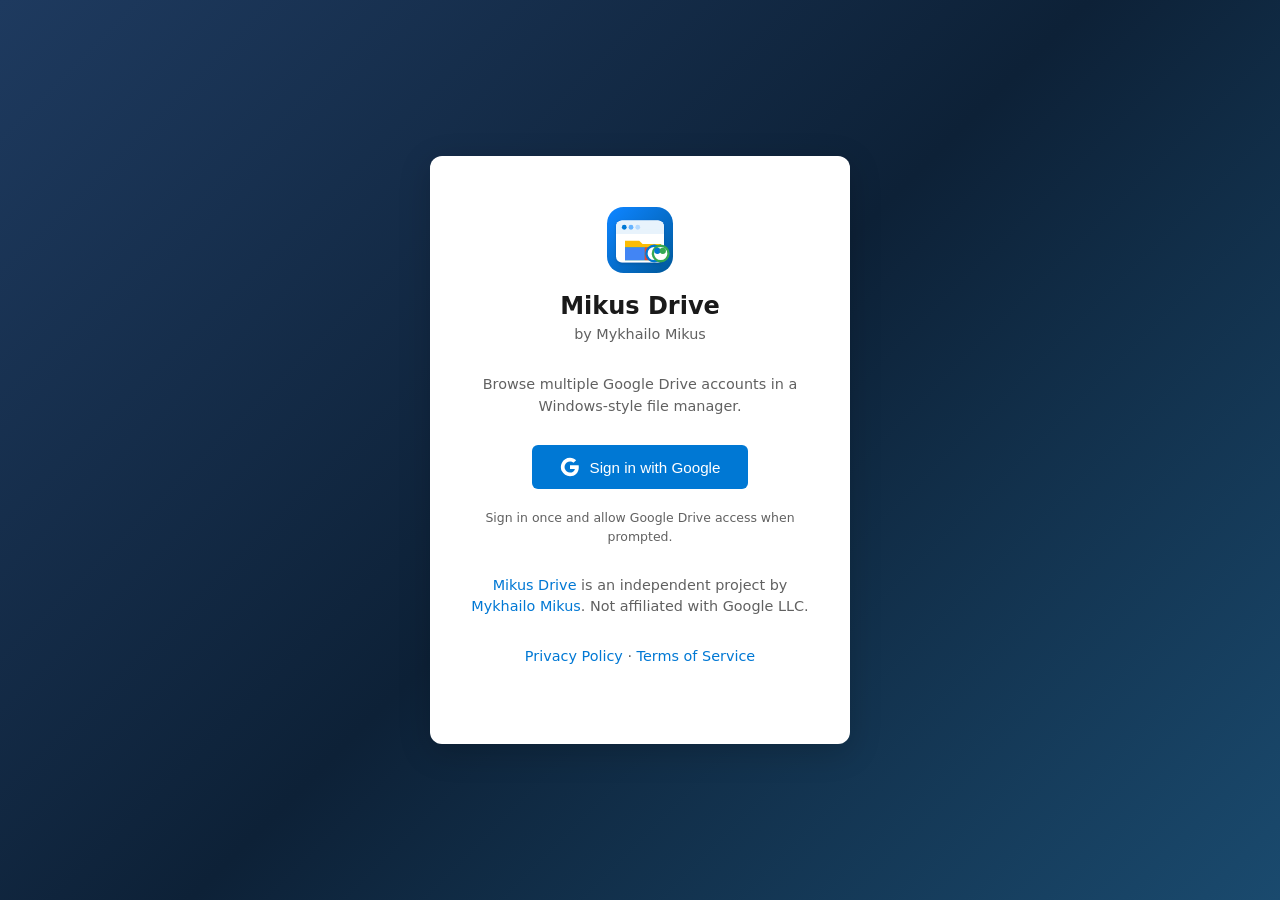
==== index.html @ 3f45f93a "new brand" ====
<!DOCTYPE html>
<html lang="en">
<head>
  <meta charset="UTF-8">
  <meta name="viewport" content="width=device-width, initial-scale=1.0, viewport-fit=cover">
  <meta name="theme-color" content="#0078d4">
  <meta name="mobile-web-app-capable" content="yes">
  <script src="js/site-config.js"></script>
  <title>Mikus Drive</title>
  <link rel="icon" href="assets/favicon-32.png" sizes="32x32" type="image/png">
  <link rel="icon" href="assets/favicon.svg" type="image/svg+xml">
  <link rel="apple-touch-icon" href="assets/logo-180.png">
  <link rel="manifest" href="manifest.webmanifest">
  <link rel="stylesheet" href="css/style.css">
</head>
<body>
  <!-- Login screen -->
  <div id="login-screen" class="login-screen">
    <div class="login-card">
      <div class="login-logo">
        <img src="assets/logo.svg" width="72" height="72" alt="Mikus Drive logo">
      </div>
      <h1>Mikus Drive</h1>
      <p class="login-brand">by Mykhailo Mikus</p>
      <p>Browse multiple Google Drive accounts in a Windows-style file manager.</p>
      <button id="btn-sign-in" class="btn-primary">
        <svg viewBox="0 0 24 24" width="20" height="20">
          <path fill="currentColor" d="M22.56 12.25c0-.78-.07-1.53-.2-2.25H12v4.26h5.92a5.06 5.06 0 0 1-2.2 3.32v2.77h3.57c2.08-1.92 3.28-4.74 3.28-8.1z"/>
          <path fill="currentColor" d="M12 23c2.97 0 5.46-.98 7.28-2.66l-3.57-2.77c-.98.66-2.23 1.06-3.71 1.06-2.86 0-5.29-1.93-6.16-4.53H2.18v2.84C3.99 20.53 7.7 23 12 23z"/>
          <path fill="currentColor" d="M5.84 14.09c-.22-.66-.35-1.36-.35-2.09s.13-1.43.35-2.09V7.07H2.18C1.43 8.55 1 10.22 1 12s.43 3.45 1.18 4.93l2.85-2.22.81-.62z"/>
          <path fill="currentColor" d="M12 5.38c1.62 0 3.06.56 4.21 1.64l3.15-3.15C17.45 2.09 14.97 1 12 1 7.7 1 3.99 3.47 2.18 7.07l3.66 2.84c.87-2.6 3.3-4.53 6.16-4.53z"/>
        </svg>
        Sign in with Google
      </button>
      <p id="login-error" class="login-error hidden"></p>
      <p class="login-hint">Sign in once and allow Google Drive access when prompted.</p>
      <p class="login-about">
        <a href="https://github.com/MishaMikusEleks/mikus-drive">Mikus Drive</a> is an independent project by
        <a href="https://github.com/MishaMikusEleks">Mykhailo Mikus</a>.
        Not affiliated with Google LLC.
      </p>
      <p class="login-footer">
        <a href="privacy.html">Privacy Policy</a>
        ·
        <a href="terms.html">Terms of Service</a>
      </p>
    </div>
  </div>

  <!-- Explorer window -->
  <div id="explorer" class="explorer hidden">
    <div class="window">
      <!-- Title bar -->
      <div class="title-bar">
        <div class="title-bar-left">
          <img src="assets/logo.svg" class="window-logo" width="18" height="18" alt="">
          <span class="window-title">Mikus Drive</span>
        </div>
        <div class="title-bar-controls">
          <button class="title-btn" aria-label="Minimize">─</button>
          <button class="title-btn" aria-label="Maximize">□</button>
          <button class="title-btn close" id="btn-sign-out" aria-label="Sign out all" title="Sign out all users">✕</button>
        </div>
      </div>

      <!-- Ribbon / toolbar -->
      <div class="ribbon">
        <div class="nav-buttons">
          <button id="btn-sidebar-toggle" class="tool-btn mobile-only" type="button" title="Show navigation" aria-label="Show navigation">
            <svg viewBox="0 0 24 24" width="16" height="16"><path fill="currentColor" d="M3 18h18v-2H3v2zm0-5h18v-2H3v2zm0-7v2h18V6H3z"/></svg>
          </button>
          <button id="btn-back" class="tool-btn" title="Back" disabled>
            <svg viewBox="0 0 24 24" width="16" height="16"><path fill="currentColor" d="M20 11H7.83l5.59-5.59L12 4l-8 8 8 8 1.41-1.41L7.83 13H20v-2z"/></svg>
          </button>
          <button id="btn-forward" class="tool-btn" title="Forward" disabled>
            <svg viewBox="0 0 24 24" width="16" height="16"><path fill="currentColor" d="M12 4l-1.41 1.41L16.17 11H4v2h12.17l-5.58 5.59L12 20l8-8z"/></svg>
          </button>
          <button id="btn-up" class="tool-btn" title="Up" disabled>
            <svg viewBox="0 0 24 24" width="16" height="16"><path fill="currentColor" d="M4 12l1.41 1.41L11 7.83V20h2V7.83l5.58 5.59L20 12l-8-8-8 8z"/></svg>
          </button>
          <button id="btn-refresh" class="tool-btn" title="Refresh">
            <svg viewBox="0 0 24 24" width="16" height="16"><path fill="currentColor" d="M17.65 6.35A7.958 7.958 0 0 0 12 4c-4.42 0-7.99 3.58-7.99 8s3.57 8 7.99 8c3.73 0 6.84-2.55 7.73-6h-2.08A5.99 5.99 0 0 1 12 18c-3.31 0-6-2.69-6-6s2.69-6 6-6c1.66 0 3.14.69 4.22 1.78L13 11h7V4l-2.35 2.35z"/></svg>
          </button>
        </div>
        <div class="address-bar">
          <span class="address-icon">📁</span>
          <div id="breadcrumbs" class="breadcrumbs"></div>
          <button id="btn-copy-url" class="address-copy-btn" type="button" title="Copy link to this location">🔗</button>
        </div>
        <div class="view-toggle">
          <button id="btn-view-grid" class="tool-btn active" title="Large icons">
            <svg viewBox="0 0 24 24" width="16" height="16"><path fill="currentColor" d="M4 4h4v4H4V4zm6 0h4v4h-4V4zm6 0h4v4h-4V4zM4 10h4v4H4v-4zm6 0h4v4h-4v-4zm6 0h4v4h-4v-4zM4 16h4v4H4v-4zm6 0h4v4h-4v-4zm6 0h4v4h-4v-4z"/></svg>
          </button>
          <button id="btn-view-list" class="tool-btn" title="Details">
            <svg viewBox="0 0 24 24" width="16" height="16"><path fill="currentColor" d="M3 13h2v-2H3v2zm0 4h2v-2H3v2zm0-8h2V7H3v2zm4 4h14v-2H7v2zm0 4h14v-2H7v2zM7 7v2h14V7H7z"/></svg>
          </button>
        </div>
      </div>

      <!-- Main content -->
      <div class="main-area">
        <div id="sidebar-overlay" class="sidebar-overlay hidden" aria-hidden="true"></div>
        <aside class="sidebar">
          <div class="sidebar-section sidebar-tree-section">
            <ul class="sidebar-tree">
              <li id="tree-root-node" class="tree-root-node">
                <div class="tree-row">
                  <button type="button" class="tree-toggle" data-tree-toggle="root" aria-expanded="true" aria-label="Collapse"><span class="tree-chevron" aria-hidden="true"></span></button>
                  <button id="nav-home" class="sidebar-item tree-root-item active" data-nav="home">
                    <span class="sidebar-icon">🏠</span> Mikus Drive
                  </button>
                </div>
                <ul id="sidebar-tree-users" class="tree-children tree-level-1"></ul>
                <button id="btn-add-user" class="sidebar-add-btn tree-add-btn">
                  <span class="sidebar-icon">＋</span> Add User Drive
                </button>
              </li>
            </ul>
          </div>

          <div id="sidebar-user-footer" class="sidebar-user hidden">
            <img id="user-avatar" class="user-avatar" alt="" />
            <span id="user-name" class="user-name"></span>
          </div>
        </aside>

        <main class="content">
          <div id="loading" class="loading hidden">
            <div class="spinner"></div>
            <span>Loading...</span>
          </div>
          <div id="error" class="error-banner hidden"></div>
          <div id="file-grid" class="file-grid"></div>
          <div id="file-list" class="file-list hidden">
            <div class="list-header">
              <span class="col-name">Name</span>
              <span class="col-modified">Date modified</span>
              <span class="col-size">Size</span>
              <span class="col-type">Type</span>
            </div>
            <div id="file-list-body" class="list-body"></div>
          </div>
          <div id="empty-state" class="empty-state hidden">
            <span class="empty-icon">📂</span>
            <p>This folder is empty</p>
          </div>
        </main>
      </div>

      <!-- Status bar -->
      <div class="status-bar">
        <span id="status-count">0 items</span>
        <span id="status-selected"></span>
      </div>
    </div>
  </div>

  <div id="context-menu" class="context-menu hidden"></div>

  <div id="props-dialog" class="props-dialog hidden">
    <div class="props-card">
      <div class="props-header">
        <span class="props-title"></span>
        <button type="button" class="props-close" aria-label="Close">✕</button>
      </div>
      <div class="props-body"></div>
    </div>
  </div>

  <script src="js/config.js"></script>
  <script src="js/base-path.js"></script>
  <script src="https://accounts.google.com/gsi/client" async defer></script>
  <script src="js/auth.js"></script>
  <script src="js/drive.js"></script>
  <script src="js/router.js"></script>
  <script src="js/notepad.js"></script>
  <script src="js/contextmenu.js"></script>
  <script src="js/app.js"></script>
  <script src="js/register-sw.js"></script>
</body>
</html>
---- css/style.css ----
*,
*::before,
*::after {
  box-sizing: border-box;
  margin: 0;
  padding: 0;
}

:root {
  --win-blue: #0078d4;
  --win-blue-dark: #005a9e;
  --win-bg: #f3f3f3;
  --win-border: #d1d1d1;
  --win-hover: #e5f3ff;
  --win-selected: #cce8ff;
  --win-text: #1a1a1a;
  --win-text-muted: #616161;
  --title-bar-bg: #f9f9f9;
  --sidebar-bg: #f9f9f9;
  --shadow: 0 8px 32px rgba(0, 0, 0, 0.18);
  --radius: 8px;
  --font: 'Segoe UI', system-ui, -apple-system, sans-serif;
}

body {
  font-family: var(--font);
  background: linear-gradient(135deg, #1e3a5f 0%, #0d2137 50%, #1a4a6e 100%);
  min-height: 100vh;
  display: flex;
  align-items: center;
  justify-content: center;
  color: var(--win-text);
}

.hidden {
  display: none !important;
}

/* ── Login screen ── */

.login-screen {
  display: flex;
  align-items: center;
  justify-content: center;
  min-height: 100vh;
  width: 100%;
}

.login-card {
  background: #fff;
  border-radius: 12px;
  padding: 48px 40px;
  text-align: center;
  box-shadow: var(--shadow);
  max-width: 420px;
  width: 90%;
}

.login-logo {
  margin-bottom: 16px;
}

.login-logo img {
  display: block;
  margin: 0 auto;
}

.window-logo {
  width: 18px;
  height: 18px;
  flex-shrink: 0;
  border-radius: 3px;
}

.login-card h1 {
  font-size: 1.5rem;
  font-weight: 600;
  margin-bottom: 4px;
}

.login-brand {
  font-size: 0.9rem;
  color: var(--win-text-muted);
  margin-bottom: 12px;
}

.login-about {
  margin-top: 16px;
  font-size: 0.75rem;
  color: var(--win-text-muted);
  line-height: 1.5;
}

.login-about a {
  color: var(--win-blue);
  text-decoration: none;
}

.login-about a:hover {
  text-decoration: underline;
}

.login-card p {
  color: var(--win-text-muted);
  font-size: 0.9rem;
  margin-bottom: 28px;
  line-height: 1.5;
}

.btn-primary {
  display: inline-flex;
  align-items: center;
  gap: 10px;
  background: var(--win-blue);
  color: #fff;
  border: none;
  border-radius: 6px;
  padding: 12px 28px;
  font-size: 0.95rem;
  font-weight: 500;
  cursor: pointer;
  transition: background 0.15s;
}

.btn-primary:hover {
  background: var(--win-blue-dark);
}

.login-error {
  margin-top: 16px;
  padding: 10px 12px;
  background: #fde7e9;
  color: #a80000;
  border-radius: 6px;
  font-size: 0.82rem;
  line-height: 1.4;
  text-align: left;
}

.login-hint {
  margin-top: 20px !important;
  font-size: 0.78rem !important;
}

/* ── Explorer window ── */

.explorer {
  width: 100%;
  height: 100vh;
  display: flex;
  align-items: center;
  justify-content: center;
  padding: 24px;
}

.window {
  background: #fff;
  border-radius: var(--radius);
  box-shadow: var(--shadow);
  width: 100%;
  max-width: 1100px;
  height: calc(100vh - 48px);
  display: flex;
  flex-direction: column;
  overflow: hidden;
  border: 1px solid var(--win-border);
}

/* Title bar */
.title-bar {
  display: flex;
  align-items: center;
  justify-content: space-between;
  background: var(--title-bar-bg);
  border-bottom: 1px solid var(--win-border);
  padding: 0 8px 0 12px;
  height: 36px;
  flex-shrink: 0;
  user-select: none;
}

.title-bar-left {
  display: flex;
  align-items: center;
  gap: 8px;
  font-size: 0.82rem;
}

.window-icon {
  font-size: 0.9rem;
}

.title-bar-controls {
  display: flex;
  gap: 2px;
}

.title-btn {
  width: 36px;
  height: 28px;
  border: none;
  background: transparent;
  font-size: 0.75rem;
  cursor: pointer;
  border-radius: 4px;
  color: var(--win-text);
}

.title-btn:hover {
  background: #e0e0e0;
}

.title-btn.close:hover {
  background: #e81123;
  color: #fff;
}

/* Ribbon */
.ribbon {
  display: flex;
  align-items: center;
  gap: 8px;
  padding: 6px 10px;
  border-bottom: 1px solid var(--win-border);
  background: #fff;
  flex-shrink: 0;
}

.nav-buttons,
.view-toggle {
  display: flex;
  gap: 2px;
}

.tool-btn {
  width: 32px;
  height: 32px;
  border: 1px solid transparent;
  background: transparent;
  border-radius: 4px;
  cursor: pointer;
  display: flex;
  align-items: center;
  justify-content: center;
  color: var(--win-text);
}

.tool-btn:hover:not(:disabled) {
  background: var(--win-hover);
  border-color: var(--win-border);
}

.tool-btn.active {
  background: var(--win-selected);
  border-color: #99d1ff;
}

.tool-btn:disabled {
  opacity: 0.35;
  cursor: default;
}

.address-bar {
  flex: 1;
  display: flex;
  align-items: center;
  gap: 6px;
  background: #fff;
  border: 1px solid var(--win-border);
  border-radius: 4px;
  padding: 4px 6px 4px 10px;
  min-height: 30px;
  overflow: hidden;
}

.address-copy-btn {
  flex-shrink: 0;
  width: 28px;
  height: 24px;
  border: none;
  background: transparent;
  border-radius: 4px;
  cursor: pointer;
  font-size: 0.85rem;
  opacity: 0.7;
}

.address-copy-btn:hover {
  background: var(--win-hover);
  opacity: 1;
}

.address-icon {
  font-size: 0.85rem;
  flex-shrink: 0;
}

.breadcrumbs {
  display: flex;
  align-items: center;
  gap: 2px;
  flex: 1;
  overflow: hidden;
  white-space: nowrap;
  font-size: 0.82rem;
}

.breadcrumb-item {
  color: var(--win-blue);
  cursor: pointer;
  padding: 2px 4px;
  border-radius: 3px;
}

.breadcrumb-item:hover {
  background: var(--win-hover);
  text-decoration: underline;
}

.breadcrumb-sep {
  color: var(--win-text-muted);
  font-size: 0.7rem;
  user-select: none;
}

.breadcrumb-current {
  color: var(--win-text);
  font-weight: 500;
  padding: 2px 4px;
}

/* Main area */
.main-area {
  display: flex;
  flex: 1;
  overflow: hidden;
}

/* Sidebar */
.sidebar {
  width: 260px;
  background: var(--sidebar-bg);
  border-right: 1px solid var(--win-border);
  display: flex;
  flex-direction: column;
  flex-shrink: 0;
  overflow-y: auto;
}

.sidebar-section {
  padding: 12px 0;
  flex: 1;
}

.sidebar-tree-section {
  padding: 8px 0;
}

.sidebar-tree {
  list-style: none;
}

.tree-children {
  list-style: none;
}

.tree-level-1 {
  margin: 2px 0 4px 12px;
  padding-left: 8px;
  border-left: 1px solid var(--win-border);
}

.tree-level-2 {
  margin: 0 0 4px 10px;
  padding-left: 6px;
  border-left: 1px solid #ebebeb;
}

.tree-root-node,
.tree-user-node,
.tree-section-node,
.tree-folder-node {
  margin-bottom: 2px;
}

.tree-root-node.collapsed > .tree-level-1,
.tree-user-node.collapsed > .tree-level-2,
.tree-section-node.collapsed > .tree-level-3,
.tree-folder-node.collapsed > .tree-children {
  display: none;
}

.tree-row {
  display: flex;
  align-items: stretch;
  min-width: 0;
  border-radius: 4px;
  margin: 0 6px;
}

.tree-row:hover > .tree-toggle {
  color: var(--win-text);
}

.tree-row:hover > .sidebar-item:not(.active) {
  background: var(--win-hover);
}

.tree-row:focus-within {
  outline: 1px solid #c2e0f7;
  outline-offset: -1px;
}

.tree-row > .sidebar-item {
  flex: 1;
  min-width: 0;
  padding: 6px 10px 6px 4px !important;
  border-left-width: 3px;
}

.tree-toggle {
  width: 26px;
  min-height: 30px;
  flex-shrink: 0;
  border: none;
  background: transparent;
  color: var(--win-text-muted);
  cursor: pointer;
  padding: 0;
  display: flex;
  align-items: center;
  justify-content: center;
  border-radius: 4px;
  transition: background 0.12s ease, color 0.12s ease;
}

.tree-toggle:hover {
  background: rgba(0, 0, 0, 0.06);
  color: var(--win-text);
}

.tree-toggle:focus-visible {
  outline: 2px solid var(--win-blue);
  outline-offset: -2px;
}

.tree-chevron {
  width: 7px;
  height: 7px;
  border-right: 1.5px solid currentColor;
  border-bottom: 1.5px solid currentColor;
  transform: rotate(45deg);
  transition: transform 0.15s ease;
  margin-top: -2px;
}

.tree-toggle[aria-expanded="false"] .tree-chevron {
  transform: rotate(-45deg);
  margin-top: 0;
  margin-left: 2px;
}

.tree-toggle-spacer {
  width: 26px;
  flex-shrink: 0;
}

.tree-level-3,
.tree-level-folder {
  margin: 0 0 2px 10px;
  padding-left: 6px;
  border-left: 1px solid #ebebeb;
}

.tree-folder-item {
  padding-left: 4px !important;
  font-size: 0.78rem !important;
  gap: 6px !important;
}

.tree-folder-label,
.tree-file-label {
  overflow: hidden;
  text-overflow: ellipsis;
  white-space: nowrap;
}

.tree-file-item {
  padding-left: 4px !important;
  font-size: 0.76rem !important;
  gap: 6px !important;
  opacity: 0.9;
}

.tree-more-item {
  padding-left: 4px !important;
  font-size: 0.85rem !important;
  color: var(--win-blue) !important;
  font-weight: 600;
  letter-spacing: 0.1em;
}

.tree-more-item:hover {
  text-decoration: underline;
}

.tree-user-btn {
  align-items: flex-start !important;
}

.tree-user-info {
  display: flex;
  flex-direction: column;
  min-width: 0;
  flex: 1;
  gap: 2px;
}

.tree-user-quota {
  font-size: 0.68rem;
  color: var(--win-text-muted);
  line-height: 1.2;
  overflow: hidden;
  text-overflow: ellipsis;
  white-space: nowrap;
}

.tree-user-quota-reauth {
  color: var(--win-blue);
  cursor: pointer;
  text-decoration: underline;
}

.tree-logout-item {
  font-size: 0.8rem !important;
  gap: 8px !important;
  color: #a80000 !important;
}

.tree-logout-item:hover {
  background: #fde7e9 !important;
}

.tree-child-item {
  font-size: 0.8rem !important;
  gap: 8px !important;
}

.tree-add-btn {
  margin-left: 32px;
  width: calc(100% - 44px);
}

.sidebar-item {
  display: flex;
  align-items: center;
  gap: 10px;
  width: 100%;
  padding: 8px 16px;
  border: none;
  background: transparent;
  font-size: 0.85rem;
  cursor: pointer;
  text-align: left;
  color: var(--win-text);
  border-left: 3px solid transparent;
}

.sidebar-item:hover {
  background: var(--win-hover);
}

.sidebar-item.active {
  background: var(--win-selected);
  border-left-color: var(--win-blue);
  font-weight: 500;
}

.sidebar-icon {
  font-size: 1rem;
}

.sidebar-user {
  display: flex;
  align-items: center;
  gap: 8px;
  padding: 12px 16px;
  border-top: 1px solid var(--win-border);
  font-size: 0.8rem;
  margin-top: auto;
}

.sidebar-add-btn {
  display: flex;
  align-items: center;
  gap: 10px;
  width: calc(100% - 24px);
  margin: 4px 12px 8px;
  padding: 8px 12px;
  border: 1px dashed var(--win-border);
  border-radius: 4px;
  background: transparent;
  font-size: 0.82rem;
  color: var(--win-blue);
  cursor: pointer;
  text-align: left;
}

.sidebar-add-btn:hover {
  background: var(--win-hover);
  border-color: var(--win-blue);
}

.user-drive-item {
  gap: 8px;
}

.sidebar-user-avatar {
  width: 22px;
  height: 22px;
  border-radius: 50%;
  flex-shrink: 0;
}

.sidebar-user-label {
  overflow: hidden;
  text-overflow: ellipsis;
  white-space: nowrap;
}

.user-drive-avatar {
  width: 48px;
  height: 48px;
  border-radius: 50%;
  object-fit: cover;
}

.list-icon .user-drive-avatar {
  width: 20px;
  height: 20px;
}

.user-avatar {
  width: 28px;
  height: 28px;
  border-radius: 50%;
}

.user-name {
  overflow: hidden;
  text-overflow: ellipsis;
  white-space: nowrap;
}

/* Content */
.content {
  flex: 1;
  overflow: auto;
  position: relative;
  background: #fff;
}

.loading {
  position: absolute;
  inset: 0;
  display: flex;
  flex-direction: column;
  align-items: center;
  justify-content: center;
  gap: 12px;
  background: rgba(255, 255, 255, 0.85);
  z-index: 10;
  font-size: 0.9rem;
  color: var(--win-text-muted);
}

.spinner {
  width: 32px;
  height: 32px;
  border: 3px solid var(--win-border);
  border-top-color: var(--win-blue);
  border-radius: 50%;
  animation: spin 0.7s linear infinite;
}

@keyframes spin {
  to { transform: rotate(360deg); }
}

.error-banner {
  background: #fde7e9;
  color: #a80000;
  padding: 10px 16px;
  font-size: 0.85rem;
  border-bottom: 1px solid #f1aeb5;
}

/* Grid view */
.file-grid {
  display: grid;
  grid-template-columns: repeat(auto-fill, minmax(100px, 1fr));
  gap: 4px;
  padding: 12px;
}

.file-item {
  display: flex;
  flex-direction: column;
  align-items: center;
  padding: 10px 6px;
  border-radius: 4px;
  cursor: pointer;
  user-select: none;
  text-align: center;
  border: 1px solid transparent;
}

.file-item:hover {
  background: var(--win-hover);
  border-color: #c2e0f7;
}

.file-item.selected {
  background: var(--win-selected);
  border-color: #99d1ff;
}

.file-icon {
  width: 48px;
  height: 48px;
  margin-bottom: 6px;
  display: flex;
  align-items: center;
  justify-content: center;
}

.file-icon-wrap {
  position: relative;
  width: 48px;
  height: 48px;
  display: flex;
  align-items: center;
  justify-content: center;
}

.file-icon-wrap--small {
  width: 20px;
  height: 20px;
}

.file-icon-wrap--tiny {
  width: 18px;
  height: 18px;
}

.file-type-fallback {
  font-size: 2.2rem;
  line-height: 1;
}

.file-icon-wrap--small .file-type-fallback,
.file-icon-wrap--tiny .file-type-fallback {
  font-size: 1rem;
}

.file-icon-wrap img {
  position: absolute;
  inset: 0;
  width: 100%;
  height: 100%;
  object-fit: contain;
  opacity: 0;
  transition: opacity 0.15s ease;
}

.file-icon-wrap img.loaded {
  opacity: 1;
}

.file-name {
  font-size: 0.78rem;
  line-height: 1.3;
  word-break: break-word;
  max-width: 90px;
  display: -webkit-box;
  -webkit-line-clamp: 2;
  -webkit-box-orient: vertical;
  overflow: hidden;
}

.file-quota {
  font-size: 0.65rem;
  color: var(--win-text-muted);
  margin-top: 3px;
  max-width: 90px;
  line-height: 1.2;
  word-break: break-word;
}

/* List view */
.file-list {
  display: flex;
  flex-direction: column;
  height: 100%;
}

.list-header {
  display: grid;
  grid-template-columns: 1fr 140px 90px 120px;
  padding: 6px 16px;
  font-size: 0.78rem;
  font-weight: 600;
  color: var(--win-text-muted);
  border-bottom: 1px solid var(--win-border);
  background: var(--sidebar-bg);
  position: sticky;
  top: 0;
  z-index: 2;
}

.list-body {
  flex: 1;
}

.list-row {
  display: grid;
  grid-template-columns: 1fr 140px 90px 120px;
  padding: 4px 16px;
  font-size: 0.82rem;
  cursor: pointer;
  align-items: center;
  border: 1px solid transparent;
}

.list-row:hover {
  background: var(--win-hover);
}

.list-row.selected {
  background: var(--win-selected);
  border-color: #99d1ff;
}

.list-row .col-name {
  display: flex;
  align-items: center;
  gap: 8px;
  overflow: hidden;
}

.list-row .col-name span {
  overflow: hidden;
  text-overflow: ellipsis;
  white-space: nowrap;
}

.list-icon {
  font-size: 1.1rem;
  flex-shrink: 0;
}

.list-icon .file-icon-wrap,
.list-icon .file-type-fallback {
  display: flex;
  align-items: center;
  justify-content: center;
}

/* Empty state */
.empty-state {
  display: flex;
  flex-direction: column;
  align-items: center;
  justify-content: center;
  height: 100%;
  color: var(--win-text-muted);
  gap: 8px;
}

.empty-icon {
  font-size: 3rem;
  opacity: 0.5;
}

/* Status bar */
.status-bar {
  display: flex;
  justify-content: space-between;
  padding: 4px 12px;
  font-size: 0.75rem;
  color: var(--win-text-muted);
  border-top: 1px solid var(--win-border);
  background: var(--sidebar-bg);
  flex-shrink: 0;
}

/* Context menu */
.context-menu {
  position: fixed;
  z-index: 1000;
  min-width: 210px;
  background: #fff;
  border: 1px solid var(--win-border);
  border-radius: 6px;
  box-shadow: 0 4px 16px rgba(0, 0, 0, 0.18);
  padding: 4px 0;
  font-size: 0.82rem;
}

.ctx-item {
  display: flex;
  align-items: center;
  gap: 8px;
  width: 100%;
  padding: 7px 14px;
  border: none;
  background: transparent;
  text-align: left;
  cursor: pointer;
  color: var(--win-text);
}

.ctx-item:hover:not(:disabled) {
  background: var(--win-hover);
}

.ctx-item:disabled {
  opacity: 0.4;
  cursor: default;
}

.ctx-icon {
  width: 18px;
  text-align: center;
  flex-shrink: 0;
}

.ctx-label {
  flex: 1;
}

.ctx-shortcut {
  color: var(--win-text-muted);
  font-size: 0.72rem;
}

.ctx-sep {
  height: 1px;
  background: var(--win-border);
  margin: 4px 0;
}

.ctx-header {
  padding: 6px 14px 4px;
  font-size: 0.68rem;
  font-weight: 600;
  letter-spacing: 0.03em;
  text-transform: uppercase;
  color: var(--win-text-muted);
}

/* Notepad */
body.notepad-page {
  display: block;
  margin: 0;
  min-height: 100vh;
  background: #f0f0f0;
  overflow: hidden;
}

.notepad-shell {
  display: flex;
  flex-direction: column;
  min-height: 100vh;
  height: 100vh;
}

.notepad-page .notepad-window {
  flex: 1;
  display: flex;
  flex-direction: column;
  width: 100%;
  height: 100vh;
  max-width: none;
  max-height: none;
  background: #fff;
  border: none;
  border-radius: 0;
  box-shadow: none;
  overflow: hidden;
}

.notepad-page .notepad-titlebar {
  height: 32px;
  padding: 0 4px 0 10px;
  background: var(--title-bar-bg);
}

.notepad-page .notepad-title {
  font-size: 0.78rem;
  font-weight: 400;
  overflow: hidden;
  text-overflow: ellipsis;
  white-space: nowrap;
}

.notepad-page .notepad-menubar {
  background: #fff;
  border-bottom: 1px solid #ebebeb;
  padding: 1px 4px;
  font-size: 0.72rem;
  flex-shrink: 0;
}

.notepad-page .notepad-menu-label {
  padding: 3px 8px;
}

.notepad-page .notepad-editor {
  flex: 1;
  width: 100%;
  min-height: 0;
  border: none;
  outline: none;
  resize: none;
  padding: 3px 5px;
  font: 13px/1.35 'Consolas', 'Lucida Console', 'Courier New', monospace;
  color: #000;
  background: #fff;
}

.notepad-page .notepad-statusbar {
  gap: 12px;
  min-height: 22px;
  padding: 2px 8px;
  font-size: 0.68rem;
  background: #f0f0f0;
  border-top: 1px solid #d9d9d9;
  flex-shrink: 0;
}

#notepad-status {
  flex: 1;
  text-align: center;
  color: var(--win-blue);
}

.notepad-dialog {
  position: fixed;
  inset: 0;
  z-index: 1002;
  background: rgba(0, 0, 0, 0.4);
  display: flex;
  align-items: center;
  justify-content: center;
  padding: 24px;
}

.notepad-window {
  background: #fff;
  border: 1px solid var(--win-border);
  border-radius: 6px;
  box-shadow: var(--shadow);
  width: min(900px, 96vw);
  height: min(640px, 90vh);
  display: flex;
  flex-direction: column;
  overflow: hidden;
}

.notepad-titlebar {
  display: flex;
  align-items: center;
  justify-content: space-between;
  padding: 8px 12px;
  background: var(--sidebar-bg);
  border-bottom: 1px solid var(--win-border);
  font-size: 0.85rem;
  font-weight: 600;
}

.notepad-title {
  overflow: hidden;
  text-overflow: ellipsis;
  white-space: nowrap;
}

.notepad-close {
  border: none;
  background: transparent;
  cursor: pointer;
  padding: 4px 8px;
  border-radius: 4px;
}

.notepad-close:hover {
  background: #e0e0e0;
}

.notepad-menubar {
  display: flex;
  gap: 2px;
  padding: 4px 6px;
  border-bottom: 1px solid var(--win-border);
  background: #fafafa;
  font-size: 0.8rem;
}

.notepad-menu {
  position: relative;
}

.notepad-menu-label {
  display: block;
  padding: 4px 10px;
  border-radius: 3px;
  cursor: default;
  user-select: none;
}

.notepad-menu:hover .notepad-menu-label,
.notepad-menu.open .notepad-menu-label {
  background: var(--win-hover);
}

.notepad-menu-dropdown {
  display: none;
  position: absolute;
  top: 100%;
  left: 0;
  min-width: 200px;
  background: #fff;
  border: 1px solid var(--win-border);
  border-radius: 4px;
  box-shadow: 0 4px 12px rgba(0, 0, 0, 0.15);
  padding: 4px 0;
  z-index: 2;
}

.notepad-menu.open .notepad-menu-dropdown {
  display: block;
}

.notepad-menu-dropdown button {
  display: flex;
  align-items: center;
  justify-content: space-between;
  width: 100%;
  padding: 6px 14px;
  border: none;
  background: transparent;
  text-align: left;
  cursor: pointer;
  font-size: 0.8rem;
}

.notepad-menu-dropdown button:hover {
  background: var(--win-hover);
}

.notepad-menu-dropdown button.active {
  font-weight: 600;
}

.notepad-menu-dropdown button.active::before {
  content: '✓ ';
}

.notepad-menu-sep {
  height: 1px;
  background: var(--win-border);
  margin: 4px 0;
}

.notepad-kbd {
  color: var(--win-text-muted);
  font-size: 0.72rem;
  margin-left: 16px;
}

.notepad-editor {
  flex: 1;
  border: none;
  resize: none;
  padding: 8px 10px;
  font: 0.9rem/1.45 'Consolas', 'Courier New', monospace;
  color: #111;
  background: #fff;
  outline: none;
  white-space: pre;
  overflow: auto;
}

.notepad-editor--wrap {
  white-space: pre-wrap;
  word-wrap: break-word;
}

.notepad-statusbar {
  display: flex;
  justify-content: space-between;
  padding: 4px 10px;
  border-top: 1px solid var(--win-border);
  background: var(--sidebar-bg);
  font-size: 0.72rem;
  color: var(--win-text-muted);
}

#notepad-modified {
  min-width: 12px;
  font-weight: 700;
}

/* Properties dialog */
.props-dialog {
  position: fixed;
  inset: 0;
  z-index: 1001;
  background: rgba(0, 0, 0, 0.35);
  display: flex;
  align-items: center;
  justify-content: center;
}

.props-card {
  background: #fff;
  border-radius: 8px;
  box-shadow: var(--shadow);
  width: 90%;
  max-width: 520px;
  max-height: 80vh;
  display: flex;
  flex-direction: column;
  overflow: hidden;
}

.props-header {
  display: flex;
  align-items: center;
  justify-content: space-between;
  padding: 12px 16px;
  border-bottom: 1px solid var(--win-border);
  background: var(--sidebar-bg);
}

.props-title {
  font-weight: 600;
  font-size: 0.9rem;
  overflow: hidden;
  text-overflow: ellipsis;
  white-space: nowrap;
}

.props-close {
  border: none;
  background: transparent;
  cursor: pointer;
  font-size: 0.85rem;
  padding: 4px 8px;
  border-radius: 4px;
}

.props-close:hover {
  background: #e0e0e0;
}

.props-body {
  padding: 8px 0 12px;
  overflow-y: auto;
  flex: 1;
}

.props-section {
  padding: 10px 16px 4px;
  font-size: 0.72rem;
  font-weight: 600;
  color: var(--win-text-muted);
  text-transform: uppercase;
  letter-spacing: 0.04em;
  background: var(--sidebar-bg);
  border-top: 1px solid var(--win-border);
  border-bottom: 1px solid var(--win-border);
  margin-top: 4px;
}

.props-section:first-child {
  margin-top: 0;
}

.props-loading,
.props-error {
  padding: 24px 16px;
  text-align: center;
  font-size: 0.85rem;
  color: var(--win-text-muted);
}

.props-error {
  color: #a80000;
}

.props-row {
  display: grid;
  grid-template-columns: 130px 1fr;
  gap: 10px;
  padding: 7px 16px;
  font-size: 0.82rem;
  border-bottom: 1px solid #f5f5f5;
}

.props-row:last-child {
  border-bottom: none;
}

.props-key {
  color: var(--win-text-muted);
}

.props-val {
  word-break: break-word;
}

.props-val a {
  color: var(--win-blue);
  text-decoration: none;
}

.props-val a:hover {
  text-decoration: underline;
}

/* Mobile helpers */
.mobile-only {
  display: none;
}

.sidebar-overlay {
  display: none;
}

/* Responsive */
@media (max-width: 768px) {
  body {
    -webkit-tap-highlight-color: transparent;
    padding: env(safe-area-inset-top) env(safe-area-inset-right) env(safe-area-inset-bottom) env(safe-area-inset-left);
  }

  body.sidebar-open {
    overflow: hidden;
  }

  .mobile-only {
    display: flex;
  }

  .login-card {
    padding: 32px 20px;
    border-radius: 0;
    max-width: none;
    width: 100%;
    min-height: 100vh;
    display: flex;
    flex-direction: column;
    justify-content: center;
    box-shadow: none;
  }

  .btn-primary {
    width: 100%;
    justify-content: center;
    min-height: 44px;
  }

  .explorer {
    padding: 0;
    align-items: stretch;
  }

  .window {
    border-radius: 0;
    height: 100vh;
    height: 100dvh;
    max-width: 100%;
    border: none;
    box-shadow: none;
  }

  .title-bar {
    height: 40px;
    padding-top: env(safe-area-inset-top, 0);
  }

  .title-btn {
    width: 40px;
    height: 36px;
  }

  .ribbon {
    flex-wrap: wrap;
    gap: 6px;
    padding: 6px 8px;
  }

  .nav-buttons,
  .view-toggle {
    flex-shrink: 0;
  }

  .tool-btn {
    width: 40px;
    height: 40px;
  }

  .address-bar {
    order: 3;
    flex: 1 1 100%;
    min-width: 0;
    min-height: 36px;
  }

  .address-copy-btn {
    width: 36px;
    height: 32px;
  }

  .breadcrumbs {
    font-size: 0.78rem;
    overflow-x: auto;
    -webkit-overflow-scrolling: touch;
  }

  .main-area {
    position: relative;
  }

  .sidebar-overlay {
    display: block;
    position: fixed;
    inset: 0;
    background: rgba(0, 0, 0, 0.45);
    z-index: 90;
  }

  .sidebar {
    position: fixed;
    top: 0;
    left: 0;
    bottom: 0;
    z-index: 100;
    width: min(300px, 88vw);
    max-width: 88vw;
    transform: translateX(-105%);
    transition: transform 0.22s ease;
    box-shadow: 4px 0 24px rgba(0, 0, 0, 0.2);
    padding-top: env(safe-area-inset-top, 0);
    padding-bottom: env(safe-area-inset-bottom, 0);
  }

  .sidebar.open {
    transform: translateX(0);
  }

  .sidebar-item,
  .sidebar-add-btn,
  .tree-toggle {
    min-height: 40px;
  }

  .file-grid {
    grid-template-columns: repeat(auto-fill, minmax(88px, 1fr));
    gap: 8px;
    padding: 10px;
  }

  .file-item {
    padding: 8px 4px;
  }

  .file-icon-wrap {
    width: 40px;
    height: 40px;
  }

  .file-name {
    font-size: 0.72rem;
  }

  .list-header,
  .list-row {
    grid-template-columns: 1fr;
    font-size: 0.78rem;
  }

  .col-size,
  .col-type,
  .col-modified {
    display: none;
  }

  .list-row {
    min-height: 44px;
  }

  .context-menu {
    max-width: calc(100vw - 16px);
    max-height: calc(100dvh - 16px);
    overflow-y: auto;
  }

  .context-menu button {
    min-height: 44px;
    padding: 10px 14px;
  }

  .props-dialog {
    padding: 0;
    align-items: stretch;
  }

  .props-card {
    width: 100%;
    max-width: 100%;
    height: 100dvh;
    border-radius: 0;
  }

  .props-row {
    grid-template-columns: 110px 1fr;
  }

  .status-bar {
    padding-bottom: env(safe-area-inset-bottom, 0);
    font-size: 0.72rem;
  }

  .notepad-page .notepad-menubar {
    overflow-x: auto;
    -webkit-overflow-scrolling: touch;
    flex-wrap: nowrap;
  }

  .notepad-page .notepad-menu-label {
    padding: 8px 10px;
    min-height: 40px;
    display: inline-flex;
    align-items: center;
  }

  .notepad-page .notepad-editor {
    font-size: 16px;
    padding: 8px 10px;
  }

  .notepad-page .notepad-statusbar {
    padding-bottom: calc(2px + env(safe-area-inset-bottom, 0));
    font-size: 0.7rem;
    flex-wrap: wrap;
    gap: 4px 10px;
  }
}

@media (max-width: 420px) {
  .window-title {
    max-width: 120px;
    overflow: hidden;
    text-overflow: ellipsis;
    white-space: nowrap;
  }

  .file-grid {
    grid-template-columns: repeat(auto-fill, minmax(76px, 1fr));
  }
}

/* Legal pages */
body.legal-page {
  display: block;
  min-height: 100vh;
  padding: 24px 16px 32px;
}

.legal-shell {
  max-width: 760px;
  margin: 0 auto;
}

.legal-header {
  display: flex;
  align-items: center;
  justify-content: space-between;
  gap: 16px;
  margin-bottom: 20px;
  flex-wrap: wrap;
}

.legal-brand {
  display: inline-flex;
  align-items: center;
  gap: 10px;
  color: #fff;
  text-decoration: none;
  font-weight: 600;
}

.legal-nav {
  display: flex;
  gap: 14px;
  flex-wrap: wrap;
}

.legal-nav a {
  color: #d7ecff;
  text-decoration: none;
  font-size: 0.9rem;
}

.legal-nav a:hover,
.legal-nav a[aria-current="page"] {
  color: #fff;
  text-decoration: underline;
}

.legal-card {
  background: #fff;
  border-radius: 12px;
  box-shadow: var(--shadow);
  padding: 32px 28px;
  color: var(--win-text);
  line-height: 1.65;
}

.legal-card h1 {
  font-size: 1.75rem;
  margin-bottom: 8px;
}

.legal-meta {
  color: var(--win-text-muted);
  font-size: 0.88rem;
  margin-bottom: 20px;
}

.legal-card h2 {
  font-size: 1.05rem;
  margin: 24px 0 10px;
}

.legal-card p,
.legal-card li {
  font-size: 0.94rem;
  margin-bottom: 10px;
}

.legal-card ul {
  padding-left: 1.25rem;
  margin-bottom: 12px;
}

.legal-card a {
  color: var(--win-blue);
}

.legal-card code {
  background: #f3f3f3;
  padding: 1px 5px;
  border-radius: 4px;
  font-size: 0.86em;
}

.legal-footer {
  margin-top: 20px;
  text-align: center;
  color: #d7ecff;
  font-size: 0.88rem;
}

.legal-footer a {
  color: #d7ecff;
  text-decoration: none;
}

.legal-footer a:hover {
  color: #fff;
  text-decoration: underline;
}

.login-footer {
  margin-top: 20px;
  font-size: 0.78rem;
  color: var(--win-text-muted);
  line-height: 1.6;
}

.login-footer a {
  color: var(--win-blue);
  text-decoration: none;
}

.login-footer a:hover {
  text-decoration: underline;
}

@media (max-width: 768px) {
  body.legal-page {
    padding: 16px 12px 24px;
  }

  .legal-card {
    padding: 24px 18px;
    border-radius: 8px;
  }
}
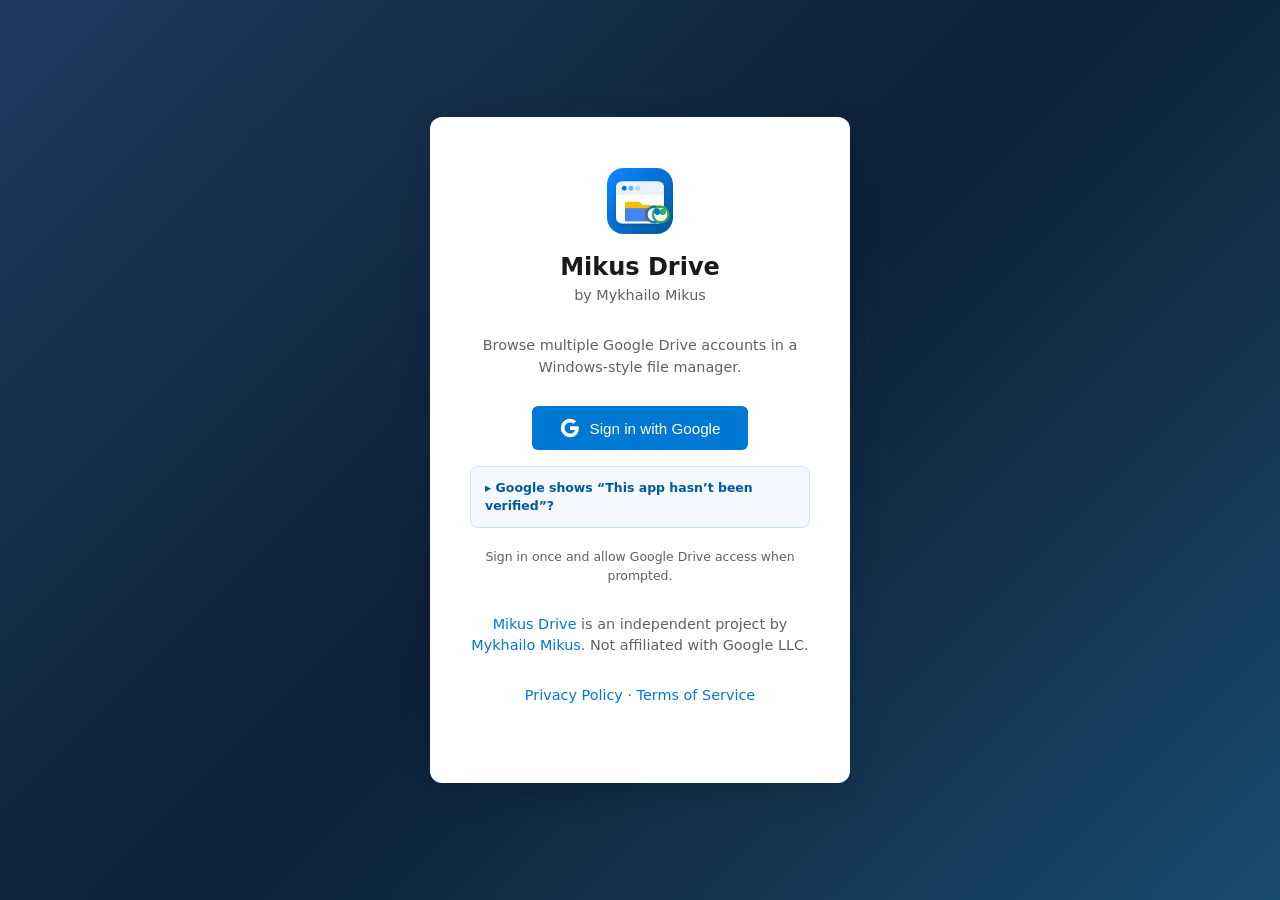
==== commit 8f6d9455: "production" ====
--- a/index.html
+++ b/index.html
@@ -5,6 +5,7 @@
   <meta name="viewport" content="width=device-width, initial-scale=1.0, viewport-fit=cover">
   <meta name="theme-color" content="#0078d4">
   <meta name="mobile-web-app-capable" content="yes">
+  <meta name="google-site-verification" content="eNqApo7Us9h2GKVx8_t4RmmMv1CDldejNsnmMH7RjQ8">
   <script src="js/site-config.js"></script>
   <title>Mikus Drive</title>
   <link rel="icon" href="assets/favicon-32.png" sizes="32x32" type="image/png">
@@ -33,6 +34,15 @@
         Sign in with Google
       </button>
       <p id="login-error" class="login-error hidden"></p>
+      <details class="login-verify-notice">
+        <summary>Google shows “This app hasn’t been verified”?</summary>
+        <ol>
+          <li>Click <strong>Sign in with Google</strong> above.</li>
+          <li>On Google’s screen, open <strong>Advanced</strong> (bottom-left).</li>
+          <li>Choose <strong>Go to Mikus Drive (unsafe)</strong> — the app is open source and only accesses Drive after you approve it. Google shows this until full app review is complete.</li>
+          <li>Review the permissions and click <strong>Allow</strong>.</li>
+        </ol>
+      </details>
       <p class="login-hint">Sign in once and allow Google Drive access when prompted.</p>
       <p class="login-about">
         <a href="https://github.com/MishaMikusEleks/mikus-drive">Mikus Drive</a> is an independent project by
--- a/css/style.css
+++ b/css/style.css
@@ -142,6 +142,46 @@
   font-size: 0.78rem !important;
 }
 
+.login-verify-notice {
+  margin-top: 16px;
+  padding: 12px 14px;
+  background: #f5f9ff;
+  border: 1px solid #cce4f7;
+  border-radius: 8px;
+  text-align: left;
+  font-size: 0.78rem;
+  line-height: 1.45;
+  color: var(--win-text-muted);
+}
+
+.login-verify-notice summary {
+  cursor: pointer;
+  font-weight: 600;
+  color: var(--win-blue-dark);
+  list-style: none;
+}
+
+.login-verify-notice summary::-webkit-details-marker {
+  display: none;
+}
+
+.login-verify-notice summary::before {
+  content: '▸ ';
+}
+
+.login-verify-notice[open] summary::before {
+  content: '▾ ';
+}
+
+.login-verify-notice ol {
+  margin: 10px 0 0 18px;
+  padding: 0;
+}
+
+.login-verify-notice li + li {
+  margin-top: 6px;
+}
+
 /* ── Explorer window ── */
 
 .explorer {
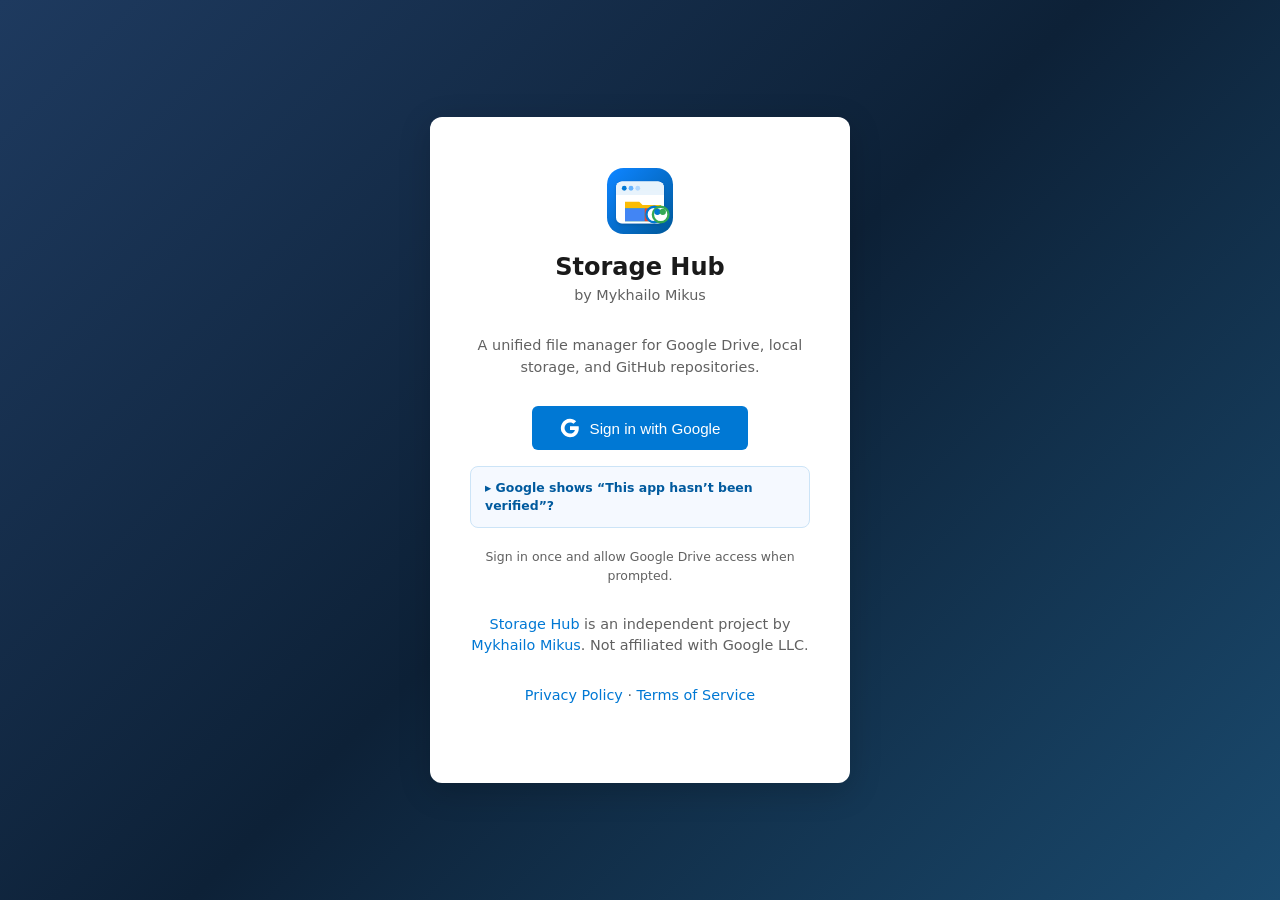
==== commit 1d7d27a7: "Point Storage Hub URLs and repo links at fi3ik-mme account. Co-authored-by: Cursor <cursoragent@curs" ====
--- a/index.html
+++ b/index.html
@@ -7,23 +7,39 @@
   <meta name="mobile-web-app-capable" content="yes">
   <meta name="google-site-verification" content="eNqApo7Us9h2GKVx8_t4RmmMv1CDldejNsnmMH7RjQ8">
   <script src="js/site-config.js"></script>
-  <title>Mikus Drive</title>
+  <script src="js/config.js"></script>
+  <script src="js/base-path.js"></script>
+  <script src="js/app-version.js"></script>
+  <script src="js/github-oauth-deliver.js"></script>
+  <script>GithubOAuthDeliver.runIfPopupCallback();</script>
+  <title>Storage Hub</title>
   <link rel="icon" href="assets/favicon-32.png" sizes="32x32" type="image/png">
   <link rel="icon" href="assets/favicon.svg" type="image/svg+xml">
   <link rel="apple-touch-icon" href="assets/logo-180.png">
   <link rel="manifest" href="manifest.webmanifest">
   <link rel="stylesheet" href="css/style.css">
+  <script>
+    (function () {
+      if (typeof BasePath === 'undefined') return;
+      const version = typeof APP_VERSION !== 'undefined' ? `?v=${APP_VERSION}` : '';
+      document.querySelectorAll('link[href]').forEach((el) => {
+        const href = el.getAttribute('href');
+        if (!href || href.startsWith('/') || /^https?:/i.test(href)) return;
+        el.href = BasePath.prefixRelativeAsset(href) + (href.includes('style.css') ? version : '');
+      });
+    })();
+  </script>
 </head>
 <body>
   <!-- Login screen -->
   <div id="login-screen" class="login-screen">
     <div class="login-card">
       <div class="login-logo">
-        <img src="assets/logo.svg" width="72" height="72" alt="Mikus Drive logo">
-      </div>
-      <h1>Mikus Drive</h1>
+        <img src="assets/logo.svg" width="72" height="72" alt="Storage Hub logo">
+      </div>
+      <h1>Storage Hub</h1>
       <p class="login-brand">by Mykhailo Mikus</p>
-      <p>Browse multiple Google Drive accounts in a Windows-style file manager.</p>
+      <p>A unified file manager for Google Drive, local storage, and GitHub repositories.</p>
       <button id="btn-sign-in" class="btn-primary">
         <svg viewBox="0 0 24 24" width="20" height="20">
           <path fill="currentColor" d="M22.56 12.25c0-.78-.07-1.53-.2-2.25H12v4.26h5.92a5.06 5.06 0 0 1-2.2 3.32v2.77h3.57c2.08-1.92 3.28-4.74 3.28-8.1z"/>
@@ -39,14 +55,14 @@
         <ol>
           <li>Click <strong>Sign in with Google</strong> above.</li>
           <li>On Google’s screen, open <strong>Advanced</strong> (bottom-left).</li>
-          <li>Choose <strong>Go to Mikus Drive (unsafe)</strong> — the app is open source and only accesses Drive after you approve it. Google shows this until full app review is complete.</li>
+          <li>Choose <strong>Go to Storage Hub (unsafe)</strong> — the app is open source and only accesses Drive after you approve it. Google shows this until full app review is complete.</li>
           <li>Review the permissions and click <strong>Allow</strong>.</li>
         </ol>
       </details>
       <p class="login-hint">Sign in once and allow Google Drive access when prompted.</p>
       <p class="login-about">
-        <a href="https://github.com/MishaMikusEleks/mikus-drive">Mikus Drive</a> is an independent project by
-        <a href="https://github.com/MishaMikusEleks">Mykhailo Mikus</a>.
+        <a href="https://github.com/fi3ik-mme/storage-hub">Storage Hub</a> is an independent project by
+        <a href="https://github.com/fi3ik-mme">Mykhailo Mikus</a>.
         Not affiliated with Google LLC.
       </p>
       <p class="login-footer">
@@ -64,7 +80,7 @@
       <div class="title-bar">
         <div class="title-bar-left">
           <img src="assets/logo.svg" class="window-logo" width="18" height="18" alt="">
-          <span class="window-title">Mikus Drive</span>
+          <span class="window-title">Storage Hub</span>
         </div>
         <div class="title-bar-controls">
           <button class="title-btn" aria-label="Minimize">─</button>
@@ -90,6 +106,9 @@
           </button>
           <button id="btn-refresh" class="tool-btn" title="Refresh">
             <svg viewBox="0 0 24 24" width="16" height="16"><path fill="currentColor" d="M17.65 6.35A7.958 7.958 0 0 0 12 4c-4.42 0-7.99 3.58-7.99 8s3.57 8 7.99 8c3.73 0 6.84-2.55 7.73-6h-2.08A5.99 5.99 0 0 1 12 18c-3.31 0-6-2.69-6-6s2.69-6 6-6c1.66 0 3.14.69 4.22 1.78L13 11h7V4l-2.35 2.35z"/></svg>
+          </button>
+          <button id="btn-mobile-menu" class="tool-btn mobile-only" type="button" title="Actions" aria-label="Actions menu">
+            <svg viewBox="0 0 24 24" width="16" height="16"><path fill="currentColor" d="M12 8c1.1 0 2-.9 2-2s-.9-2-2-2-2 .9-2 2 .9 2 2 2zm0 2c-1.1 0-2 .9-2 2s.9 2 2 2 2-.9 2-2-.9-2-2-2zm0 6c-1.1 0-2 .9-2 2s.9 2 2 2 2-.9 2-2-.9-2-2-2z"/></svg>
           </button>
         </div>
         <div class="address-bar">
@@ -117,20 +136,15 @@
                 <div class="tree-row">
                   <button type="button" class="tree-toggle" data-tree-toggle="root" aria-expanded="true" aria-label="Collapse"><span class="tree-chevron" aria-hidden="true"></span></button>
                   <button id="nav-home" class="sidebar-item tree-root-item active" data-nav="home">
-                    <span class="sidebar-icon">🏠</span> Mikus Drive
+                    <span class="sidebar-icon">🏠</span> Storage Hub
                   </button>
                 </div>
                 <ul id="sidebar-tree-users" class="tree-children tree-level-1"></ul>
                 <button id="btn-add-user" class="sidebar-add-btn tree-add-btn">
-                  <span class="sidebar-icon">＋</span> Add User Drive
+                  <span class="sidebar-icon">＋</span> Add storage
                 </button>
               </li>
             </ul>
-          </div>
-
-          <div id="sidebar-user-footer" class="sidebar-user hidden">
-            <img id="user-avatar" class="user-avatar" alt="" />
-            <span id="user-name" class="user-name"></span>
           </div>
         </aside>
 
@@ -153,6 +167,7 @@
           <div id="empty-state" class="empty-state hidden">
             <span class="empty-icon">📂</span>
             <p>This folder is empty</p>
+            <p class="empty-hint mobile-only">Tap <strong>⋮</strong> in the toolbar for folder actions</p>
           </div>
         </main>
       </div>
@@ -165,7 +180,8 @@
     </div>
   </div>
 
-  <div id="context-menu" class="context-menu hidden"></div>
+  <div id="context-menu-backdrop" class="context-menu-backdrop hidden" aria-hidden="true"></div>
+  <div id="context-menu" class="context-menu hidden" role="menu"></div>
 
   <div id="props-dialog" class="props-dialog hidden">
     <div class="props-card">
@@ -177,11 +193,14 @@
     </div>
   </div>
 
-  <script src="js/config.js"></script>
-  <script src="js/base-path.js"></script>
   <script src="https://accounts.google.com/gsi/client" async defer></script>
+  <script src="js/storage-migrate.js"></script>
   <script src="js/auth.js"></script>
   <script src="js/drive.js"></script>
+  <script src="js/localdisk.js"></script>
+  <script src="js/githubdisk.js"></script>
+  <script src="js/localuser.js"></script>
+  <script src="js/dialog.js"></script>
   <script src="js/router.js"></script>
   <script src="js/notepad.js"></script>
   <script src="js/contextmenu.js"></script>
--- a/css/style.css
+++ b/css/style.css
@@ -384,7 +384,7 @@
   display: flex;
   flex-direction: column;
   flex-shrink: 0;
-  overflow-y: auto;
+  overflow: hidden;
 }
 
 .sidebar-section {
@@ -393,6 +393,8 @@
 }
 
 .sidebar-tree-section {
+  overflow-y: auto;
+  min-height: 0;
   padding: 8px 0;
 }
 
@@ -569,16 +571,6 @@
   color: var(--win-blue);
   cursor: pointer;
   text-decoration: underline;
-}
-
-.tree-logout-item {
-  font-size: 0.8rem !important;
-  gap: 8px !important;
-  color: #a80000 !important;
-}
-
-.tree-logout-item:hover {
-  background: #fde7e9 !important;
 }
 
 .tree-child-item {
@@ -618,16 +610,6 @@
 
 .sidebar-icon {
   font-size: 1rem;
-}
-
-.sidebar-user {
-  display: flex;
-  align-items: center;
-  gap: 8px;
-  padding: 12px 16px;
-  border-top: 1px solid var(--win-border);
-  font-size: 0.8rem;
-  margin-top: auto;
 }
 
 .sidebar-add-btn {
@@ -662,6 +644,36 @@
   flex-shrink: 0;
 }
 
+.local-drive-icon,
+.local-storage-icon-wrap {
+  width: 22px;
+  height: 22px;
+  display: inline-flex;
+  align-items: center;
+  justify-content: center;
+  flex-shrink: 0;
+}
+
+.local-storage-icon {
+  flex-shrink: 0;
+  color: var(--win-blue);
+}
+
+.file-icon .local-storage-icon {
+  width: 40px;
+  height: 40px;
+}
+
+.file-icon-wrap--small .local-storage-icon {
+  width: 20px;
+  height: 20px;
+}
+
+.file-icon-wrap--tiny .local-storage-icon {
+  width: 18px;
+  height: 18px;
+}
+
 .sidebar-user-label {
   overflow: hidden;
   text-overflow: ellipsis;
@@ -678,18 +690,6 @@
 .list-icon .user-drive-avatar {
   width: 20px;
   height: 20px;
-}
-
-.user-avatar {
-  width: 28px;
-  height: 28px;
-  border-radius: 50%;
-}
-
-.user-name {
-  overflow: hidden;
-  text-overflow: ellipsis;
-  white-space: nowrap;
 }
 
 /* Content */
@@ -753,6 +753,8 @@
   user-select: none;
   text-align: center;
   border: 1px solid transparent;
+  position: relative;
+  -webkit-touch-callout: none;
 }
 
 .file-item:hover {
@@ -763,6 +765,19 @@
 .file-item.selected {
   background: var(--win-selected);
   border-color: #99d1ff;
+}
+
+.file-item.drag-source,
+.list-row.drag-source {
+  opacity: 0.55;
+}
+
+.file-item.drop-target-active,
+.list-row.drop-target-active,
+.sidebar-item.drop-target-active {
+  background: var(--win-selected);
+  outline: 2px dashed var(--win-blue);
+  outline-offset: -2px;
 }
 
 .file-icon {
@@ -864,12 +879,13 @@
 
 .list-row {
   display: grid;
-  grid-template-columns: 1fr 140px 90px 120px;
+  grid-template-columns: 1fr 140px 90px 120px auto;
   padding: 4px 16px;
   font-size: 0.82rem;
   cursor: pointer;
   align-items: center;
   border: 1px solid transparent;
+  -webkit-touch-callout: none;
 }
 
 .list-row:hover {
@@ -892,6 +908,10 @@
   overflow: hidden;
   text-overflow: ellipsis;
   white-space: nowrap;
+}
+
+.list-name-text {
+  min-width: 0;
 }
 
 .list-icon {
@@ -999,20 +1019,126 @@
   color: var(--win-text-muted);
 }
 
+.context-menu-backdrop {
+  position: fixed;
+  inset: 0;
+  z-index: 999;
+  background: rgba(0, 0, 0, 0.45);
+}
+
+.context-menu--sheet {
+  left: 0 !important;
+  right: 0 !important;
+  top: auto !important;
+  bottom: 0;
+  min-width: 0;
+  max-width: none;
+  width: 100%;
+  border-radius: 16px 16px 0 0;
+  padding: 0;
+  border: none;
+  box-shadow: 0 -8px 32px rgba(0, 0, 0, 0.22);
+  animation: ctx-sheet-in 0.22s ease-out;
+}
+
+@keyframes ctx-sheet-in {
+  from { transform: translateY(100%); }
+  to { transform: translateY(0); }
+}
+
+.ctx-sheet-header {
+  display: flex;
+  align-items: center;
+  justify-content: space-between;
+  gap: 12px;
+  padding: 14px 16px 10px;
+  border-bottom: 1px solid var(--win-border);
+  background: var(--sidebar-bg);
+}
+
+.ctx-sheet-title {
+  font-weight: 600;
+  font-size: 0.95rem;
+  overflow: hidden;
+  text-overflow: ellipsis;
+  white-space: nowrap;
+}
+
+.ctx-sheet-close {
+  flex-shrink: 0;
+  width: 36px;
+  height: 36px;
+  border: none;
+  border-radius: 50%;
+  background: #e8e8e8;
+  cursor: pointer;
+  font-size: 0.9rem;
+}
+
+.ctx-sheet-body {
+  max-height: min(60dvh, 420px);
+  overflow-y: auto;
+  padding: 4px 0 calc(8px + env(safe-area-inset-bottom, 0));
+  -webkit-overflow-scrolling: touch;
+}
+
+body.ctx-open {
+  overflow: hidden;
+}
+
+.item-more-btn {
+  display: none;
+  align-items: center;
+  justify-content: center;
+  flex-shrink: 0;
+  width: 40px;
+  height: 40px;
+  border: none;
+  border-radius: 50%;
+  background: transparent;
+  color: var(--win-text-muted);
+  cursor: pointer;
+}
+
+.item-more-btn:active,
+.item-more-btn:hover {
+  background: rgba(0, 0, 0, 0.06);
+  color: var(--win-blue);
+}
+
+.tree-item-more {
+  margin-left: auto;
+  width: 36px;
+  height: 36px;
+}
+
+.empty-hint {
+  margin-top: 8px;
+  font-size: 0.82rem;
+  color: var(--win-text-muted);
+  text-align: center;
+  max-width: 240px;
+}
+
 /* Notepad */
 body.notepad-page {
   display: block;
   margin: 0;
   min-height: 100vh;
+  min-height: 100dvh;
   background: #f0f0f0;
   overflow: hidden;
-}
-
-.notepad-shell {
+  font-family: var(--font);
+  color: var(--win-text);
+}
+
+.notepad-page .notepad-shell {
   display: flex;
   flex-direction: column;
   min-height: 100vh;
+  min-height: 100dvh;
   height: 100vh;
+  height: 100dvh;
 }
 
 .notepad-page .notepad-window {
@@ -1020,7 +1146,7 @@
   display: flex;
   flex-direction: column;
   width: 100%;
-  height: 100vh;
+  height: 100%;
   max-width: none;
   max-height: none;
   background: #fff;
@@ -1031,13 +1157,64 @@
 }
 
 .notepad-page .notepad-titlebar {
-  height: 32px;
-  padding: 0 4px 0 10px;
+  display: flex;
+  align-items: center;
+  justify-content: space-between;
+  height: 36px;
+  padding: env(safe-area-inset-top, 0) 4px 0 12px;
   background: var(--title-bar-bg);
+  border-bottom: 1px solid var(--win-border);
+  flex-shrink: 0;
+  user-select: none;
+}
+
+.notepad-page .title-bar-left {
+  display: flex;
+  align-items: center;
+  gap: 8px;
+  min-width: 0;
+  flex: 1;
+}
+
+.notepad-page .notepad-app-icon {
+  flex-shrink: 0;
+  color: var(--win-blue);
+}
+
+.notepad-page .title-bar-controls {
+  display: flex;
+  gap: 2px;
+  flex-shrink: 0;
+}
+
+.notepad-page .title-btn {
+  width: 36px;
+  height: 28px;
+  border: none;
+  background: transparent;
+  font-size: 0.75rem;
+  cursor: pointer;
+  border-radius: 4px;
+  color: var(--win-text);
+  transition: background 0.12s ease;
+}
+
+.notepad-page .title-btn:hover:not(:disabled) {
+  background: #e0e0e0;
+}
+
+.notepad-page .title-btn.close:hover:not(:disabled) {
+  background: #e81123;
+  color: #fff;
+}
+
+.notepad-page .title-btn:disabled {
+  opacity: 0.45;
+  cursor: default;
 }
 
 .notepad-page .notepad-title {
-  font-size: 0.78rem;
+  font-size: 0.82rem;
   font-weight: 400;
   overflow: hidden;
   text-overflow: ellipsis;
@@ -1045,15 +1222,300 @@
 }
 
 .notepad-page .notepad-menubar {
+  display: flex;
+  gap: 2px;
   background: #fff;
   border-bottom: 1px solid #ebebeb;
-  padding: 1px 4px;
+  padding: 2px 6px;
+  font-size: 0.78rem;
+  flex-shrink: 0;
+}
+
+.notepad-page .notepad-toolbar {
+  display: flex;
+  align-items: center;
+  gap: 4px;
+  padding: 6px 10px;
+  background: #fafafa;
+  border-bottom: 1px solid var(--win-border);
+  flex-shrink: 0;
+}
+
+.notepad-page .notepad-tool-btn {
+  display: inline-flex;
+  align-items: center;
+  gap: 6px;
+  padding: 5px 12px;
+  border: 1px solid var(--win-border);
+  border-radius: 4px;
+  background: #fff;
+  font-family: inherit;
+  font-size: 0.78rem;
+  color: var(--win-text);
+  cursor: pointer;
+  transition: background 0.12s ease, border-color 0.12s ease;
+}
+
+.notepad-page .notepad-tool-btn:hover {
+  background: var(--win-hover);
+  border-color: #99d1ff;
+}
+
+.notepad-page .notepad-tool-btn--primary {
+  background: var(--win-blue);
+  border-color: var(--win-blue-dark);
+  color: #fff;
+}
+
+.notepad-page .notepad-tool-btn--primary:hover {
+  background: var(--win-blue-dark);
+  border-color: var(--win-blue-dark);
+}
+
+.notepad-page .notepad-tool-btn:disabled {
+  opacity: 0.45;
+  cursor: default;
+}
+
+.notepad-page .notepad-tool-btn:disabled:hover {
+  background: #fff;
+  border-color: var(--win-border);
+}
+
+.notepad-page .notepad-tool-btn--toggle.active {
+  background: var(--win-selected);
+  border-color: #99d1ff;
+  font-weight: 600;
+}
+
+.notepad-page .notepad-toolbar-sep {
+  width: 1px;
+  height: 20px;
+  background: var(--win-border);
+  margin: 0 4px;
+}
+
+.notepad-page .notepad-find-bar {
+  display: flex;
+  flex-wrap: wrap;
+  align-items: center;
+  gap: 8px 12px;
+  padding: 8px 12px;
+  background: #f9f9f9;
+  border-bottom: 1px solid var(--win-border);
+  flex-shrink: 0;
+}
+
+.notepad-page .notepad-find-bar.hidden {
+  display: none !important;
+}
+
+.notepad-page .notepad-find-row {
+  display: flex;
+  flex-wrap: wrap;
+  align-items: center;
+  gap: 8px 12px;
+  flex: 1;
+  min-width: 200px;
+}
+
+.notepad-page .notepad-find-field {
+  display: inline-flex;
+  align-items: center;
+  gap: 8px;
+  min-width: 0;
+}
+
+.notepad-page .notepad-find-label {
+  font-size: 0.78rem;
+  color: var(--win-text-muted);
+  flex-shrink: 0;
+}
+
+.notepad-page .notepad-find-input {
+  width: min(220px, 36vw);
+  padding: 5px 8px;
+  border: 1px solid var(--win-border);
+  border-radius: 4px;
+  font-family: inherit;
+  font-size: 0.82rem;
+  background: #fff;
+}
+
+.notepad-page .notepad-find-input:focus {
+  outline: none;
+  border-color: var(--win-blue);
+  box-shadow: 0 0 0 1px var(--win-blue);
+}
+
+.notepad-page .notepad-find-actions {
+  display: flex;
+  align-items: center;
+  gap: 4px;
+  flex-wrap: wrap;
+}
+
+.notepad-page .notepad-find-btn {
+  padding: 4px 10px;
+  border: 1px solid var(--win-border);
+  border-radius: 4px;
+  background: #fff;
+  font-family: inherit;
+  font-size: 0.78rem;
+  cursor: pointer;
+  color: var(--win-text);
+}
+
+.notepad-page .notepad-find-btn:hover {
+  background: var(--win-hover);
+  border-color: #99d1ff;
+}
+
+.notepad-page .notepad-find-btn--close {
+  min-width: 28px;
+  padding: 4px 6px;
+}
+
+.notepad-page .notepad-find-status {
+  font-size: 0.75rem;
+  color: var(--win-text-muted);
+  margin-left: auto;
+  min-width: 72px;
+  text-align: right;
+}
+
+.notepad-page .notepad-find-bar:not(.notepad-find-bar--replace) .notepad-find-field--replace,
+.notepad-page .notepad-find-bar:not(.notepad-find-bar--replace) .notepad-find-btn--replace {
+  display: none;
+}
+
+.notepad-page .notepad-banner {
+  padding: 8px 14px;
+  font-size: 0.78rem;
+  background: #fff4ce;
+  border-bottom: 1px solid #f5e6a8;
+  color: #7a5c00;
+  flex-shrink: 0;
+}
+
+.notepad-page .notepad-banner--error {
+  background: #fde7e9;
+  border-bottom-color: #f1aeb5;
+  color: #a80000;
+}
+
+.notepad-page .notepad-menu {
+  position: relative;
+}
+
+.notepad-page .notepad-menu-label {
+  display: block;
+  padding: 4px 10px;
+  border-radius: 3px;
+  cursor: default;
+  user-select: none;
+  transition: background 0.1s ease;
+}
+
+.notepad-page .notepad-menu:hover .notepad-menu-label,
+.notepad-page .notepad-menu.open .notepad-menu-label {
+  background: var(--win-hover);
+}
+
+.notepad-page .notepad-menu-dropdown {
+  display: none;
+  position: absolute;
+  top: 100%;
+  left: 0;
+  min-width: 220px;
+  background: #fff;
+  border: 1px solid var(--win-border);
+  border-radius: 6px;
+  box-shadow: 0 6px 20px rgba(0, 0, 0, 0.14);
+  padding: 4px 0;
+  z-index: 10;
+}
+
+.notepad-page .notepad-menu.open .notepad-menu-dropdown {
+  display: block;
+}
+
+.notepad-page .notepad-menu-dropdown button {
+  display: flex;
+  align-items: center;
+  justify-content: space-between;
+  width: 100%;
+  padding: 7px 16px;
+  border: none;
+  background: transparent;
+  text-align: left;
+  cursor: pointer;
+  font-size: 0.8rem;
+  color: var(--win-text);
+  transition: background 0.1s ease;
+}
+
+.notepad-page .notepad-menu-dropdown button:hover,
+.notepad-page .notepad-menu-dropdown button:focus-visible {
+  background: var(--win-hover);
+  outline: none;
+}
+
+.notepad-page .notepad-menu-dropdown button.active {
+  font-weight: 600;
+}
+
+.notepad-page .notepad-menu-dropdown button.active::before {
+  content: '✓ ';
+}
+
+.notepad-page .notepad-menu-sep {
+  height: 1px;
+  background: var(--win-border);
+  margin: 4px 8px;
+}
+
+.notepad-page .notepad-kbd {
+  color: var(--win-text-muted);
   font-size: 0.72rem;
-  flex-shrink: 0;
-}
-
-.notepad-page .notepad-menu-label {
-  padding: 3px 8px;
+  margin-left: 24px;
+  font-family: var(--font);
+}
+
+.notepad-page .notepad-editor-area {
+  flex: 1;
+  min-height: 0;
+  position: relative;
+  display: flex;
+  flex-direction: column;
+  background: #fff;
+}
+
+.notepad-page .notepad-loading {
+  position: absolute;
+  inset: 0;
+  z-index: 2;
+  display: flex;
+  flex-direction: column;
+  align-items: center;
+  justify-content: center;
+  gap: 12px;
+  background: rgba(255, 255, 255, 0.88);
+  font-size: 0.85rem;
+  color: var(--win-text-muted);
+}
+
+.notepad-page .notepad-loading-spinner {
+  width: 28px;
+  height: 28px;
+  border: 3px solid #e8e8e8;
+  border-top-color: var(--win-blue);
+  border-radius: 50%;
+  animation: notepad-spin 0.7s linear infinite;
+}
+
+@keyframes notepad-spin {
+  to { transform: rotate(360deg); }
 }
 
 .notepad-page .notepad-editor {
@@ -1063,20 +1525,81 @@
   border: none;
   outline: none;
   resize: none;
-  padding: 3px 5px;
-  font: 13px/1.35 'Consolas', 'Lucida Console', 'Courier New', monospace;
-  color: #000;
+  padding: 12px 16px;
+  font: 14px/1.5 'Cascadia Mono', 'Consolas', 'Lucida Console', 'Courier New', monospace;
+  color: #1a1a1a;
   background: #fff;
+  white-space: pre;
+  overflow: auto;
+  tab-size: 4;
+  -moz-tab-size: 4;
+  caret-color: var(--win-blue);
+}
+
+.notepad-page .notepad-editor::selection {
+  background: #cce8ff;
+}
+
+.notepad-page .notepad-editor:disabled {
+  color: var(--win-text-muted);
+  cursor: wait;
+}
+
+.notepad-page .notepad-editor--wrap {
+  white-space: pre-wrap;
+  word-wrap: break-word;
+  overflow-wrap: break-word;
+}
+
+.notepad-page .notepad-editor::-webkit-scrollbar {
+  width: 10px;
+  height: 10px;
+}
+
+.notepad-page .notepad-editor::-webkit-scrollbar-thumb {
+  background: #c4c4c4;
+  border-radius: 5px;
+  border: 2px solid #fff;
+}
+
+.notepad-page .notepad-editor::-webkit-scrollbar-thumb:hover {
+  background: #a8a8a8;
 }
 
 .notepad-page .notepad-statusbar {
+  display: flex;
+  align-items: center;
+  justify-content: space-between;
   gap: 12px;
-  min-height: 22px;
-  padding: 2px 8px;
-  font-size: 0.68rem;
+  min-height: 24px;
+  padding: 3px 12px;
+  padding-bottom: calc(3px + env(safe-area-inset-bottom, 0));
+  font-size: 0.72rem;
   background: #f0f0f0;
   border-top: 1px solid #d9d9d9;
   flex-shrink: 0;
+  color: var(--win-text-muted);
+  user-select: none;
+}
+
+.notepad-page #notepad-modified {
+  min-width: 12px;
+  font-weight: 700;
+  color: #c42b1c;
+}
+
+.notepad-page #notepad-status {
+  flex: 1;
+  text-align: center;
+  color: var(--win-blue);
+  overflow: hidden;
+  text-overflow: ellipsis;
+  white-space: nowrap;
+}
+
+.notepad-page #notepad-position {
+  flex-shrink: 0;
+  font-variant-numeric: tabular-nums;
 }
 
 #notepad-status {
@@ -1099,7 +1622,7 @@
 .notepad-window {
   background: #fff;
   border: 1px solid var(--win-border);
-  border-radius: 6px;
+  border-radius: 8px;
   box-shadow: var(--shadow);
   width: min(900px, 96vw);
   height: min(640px, 90vh);
@@ -1113,10 +1636,11 @@
   align-items: center;
   justify-content: space-between;
   padding: 8px 12px;
-  background: var(--sidebar-bg);
+  background: var(--title-bar-bg);
   border-bottom: 1px solid var(--win-border);
   font-size: 0.85rem;
   font-weight: 600;
+  flex-shrink: 0;
 }
 
 .notepad-title {
@@ -1144,6 +1668,7 @@
   border-bottom: 1px solid var(--win-border);
   background: #fafafa;
   font-size: 0.8rem;
+  flex-shrink: 0;
 }
 
 .notepad-menu {
@@ -1168,13 +1693,13 @@
   position: absolute;
   top: 100%;
   left: 0;
-  min-width: 200px;
+  min-width: 220px;
   background: #fff;
   border: 1px solid var(--win-border);
-  border-radius: 4px;
-  box-shadow: 0 4px 12px rgba(0, 0, 0, 0.15);
+  border-radius: 6px;
+  box-shadow: 0 6px 20px rgba(0, 0, 0, 0.14);
   padding: 4px 0;
-  z-index: 2;
+  z-index: 10;
 }
 
 .notepad-menu.open .notepad-menu-dropdown {
@@ -1186,7 +1711,7 @@
   align-items: center;
   justify-content: space-between;
   width: 100%;
-  padding: 6px 14px;
+  padding: 7px 16px;
   border: none;
   background: transparent;
   text-align: left;
@@ -1194,8 +1719,10 @@
   font-size: 0.8rem;
 }
 
-.notepad-menu-dropdown button:hover {
+.notepad-menu-dropdown button:hover,
+.notepad-menu-dropdown button:focus-visible {
   background: var(--win-hover);
+  outline: none;
 }
 
 .notepad-menu-dropdown button.active {
@@ -1209,46 +1736,91 @@
 .notepad-menu-sep {
   height: 1px;
   background: var(--win-border);
-  margin: 4px 0;
+  margin: 4px 8px;
 }
 
 .notepad-kbd {
   color: var(--win-text-muted);
   font-size: 0.72rem;
-  margin-left: 16px;
+  margin-left: 24px;
+}
+
+.notepad-editor-area {
+  flex: 1;
+  min-height: 0;
+  position: relative;
+  display: flex;
+  flex-direction: column;
+}
+
+.notepad-loading {
+  position: absolute;
+  inset: 0;
+  z-index: 2;
+  display: flex;
+  flex-direction: column;
+  align-items: center;
+  justify-content: center;
+  gap: 12px;
+  background: rgba(255, 255, 255, 0.88);
+  font-size: 0.85rem;
+  color: var(--win-text-muted);
+}
+
+.notepad-loading-spinner {
+  width: 28px;
+  height: 28px;
+  border: 3px solid #e8e8e8;
+  border-top-color: var(--win-blue);
+  border-radius: 50%;
+  animation: notepad-spin 0.7s linear infinite;
 }
 
 .notepad-editor {
   flex: 1;
+  width: 100%;
+  min-height: 0;
   border: none;
   resize: none;
-  padding: 8px 10px;
-  font: 0.9rem/1.45 'Consolas', 'Courier New', monospace;
-  color: #111;
+  padding: 12px 16px;
+  font: 14px/1.5 'Cascadia Mono', 'Consolas', 'Courier New', monospace;
+  color: #1a1a1a;
   background: #fff;
   outline: none;
   white-space: pre;
   overflow: auto;
+  tab-size: 4;
+  caret-color: var(--win-blue);
+}
+
+.notepad-editor:disabled {
+  color: var(--win-text-muted);
+  cursor: wait;
 }
 
 .notepad-editor--wrap {
   white-space: pre-wrap;
   word-wrap: break-word;
+  overflow-wrap: break-word;
 }
 
 .notepad-statusbar {
   display: flex;
+  align-items: center;
   justify-content: space-between;
-  padding: 4px 10px;
+  gap: 12px;
+  padding: 4px 12px;
   border-top: 1px solid var(--win-border);
-  background: var(--sidebar-bg);
+  background: #f0f0f0;
   font-size: 0.72rem;
   color: var(--win-text-muted);
+  flex-shrink: 0;
 }
 
 #notepad-modified {
   min-width: 12px;
   font-weight: 700;
+  color: #c42b1c;
 }
 
 /* Properties dialog */
@@ -1354,6 +1926,171 @@
 
 .props-key {
   color: var(--win-text-muted);
+}
+
+/* App dialog (replaces alert / confirm / prompt) */
+.app-dialog {
+  position: fixed;
+  inset: 0;
+  z-index: 1100;
+  background: rgba(0, 0, 0, 0.35);
+  display: flex;
+  align-items: center;
+  justify-content: center;
+  padding: 16px;
+}
+
+.app-dialog-card {
+  background: #fff;
+  border-radius: 8px;
+  box-shadow: var(--shadow);
+  width: 100%;
+  max-width: 460px;
+  display: flex;
+  flex-direction: column;
+  overflow: hidden;
+}
+
+.app-dialog-header {
+  display: flex;
+  align-items: center;
+  justify-content: space-between;
+  gap: 12px;
+  padding: 12px 16px;
+  border-bottom: 1px solid var(--win-border);
+  background: var(--sidebar-bg);
+}
+
+.app-dialog-title {
+  font-weight: 600;
+  font-size: 0.9rem;
+  overflow: hidden;
+  text-overflow: ellipsis;
+  white-space: nowrap;
+}
+
+.app-dialog-close {
+  border: none;
+  background: transparent;
+  cursor: pointer;
+  font-size: 0.85rem;
+  padding: 4px 8px;
+  border-radius: 4px;
+  flex-shrink: 0;
+}
+
+.app-dialog-close:hover {
+  background: #e0e0e0;
+}
+
+.app-dialog-body {
+  padding: 16px;
+}
+
+.app-dialog-message {
+  margin: 0 0 12px;
+  font-size: 0.88rem;
+  line-height: 1.5;
+  color: var(--win-text);
+  white-space: pre-wrap;
+  user-select: text;
+  cursor: text;
+}
+
+.app-dialog-form {
+  display: flex;
+  flex-direction: column;
+  gap: 12px;
+}
+
+.app-dialog-field {
+  display: flex;
+  flex-direction: column;
+  gap: 6px;
+}
+
+.app-dialog-label {
+  font-size: 0.82rem;
+  color: var(--win-text-muted);
+}
+
+.app-dialog-hint {
+  font-size: 0.76rem;
+  color: var(--win-text-muted);
+  line-height: 1.4;
+}
+
+.app-dialog-range-row {
+  display: flex;
+  align-items: center;
+  gap: 12px;
+}
+
+.app-dialog-range {
+  flex: 1;
+  accent-color: var(--win-blue);
+}
+
+.app-dialog-range-value {
+  min-width: 72px;
+  font-size: 0.85rem;
+  font-weight: 500;
+  text-align: right;
+  color: var(--win-text);
+}
+
+.app-dialog-input {
+  width: 100%;
+  padding: 8px 10px;
+  border: 1px solid var(--win-border);
+  border-radius: 4px;
+  font-size: 0.9rem;
+  font-family: inherit;
+}
+
+.app-dialog-input:focus {
+  outline: none;
+  border-color: var(--win-blue);
+  box-shadow: 0 0 0 2px rgba(0, 120, 212, 0.15);
+}
+
+.app-dialog-footer {
+  display: flex;
+  justify-content: flex-end;
+  gap: 8px;
+  padding: 12px 16px;
+  border-top: 1px solid var(--win-border);
+  background: #fafafa;
+}
+
+.btn-dialog {
+  padding: 8px 16px;
+  border: 1px solid var(--win-border);
+  border-radius: 4px;
+  background: #fff;
+  font-size: 0.85rem;
+  cursor: pointer;
+}
+
+.btn-dialog:hover {
+  background: var(--win-hover);
+}
+
+.app-dialog-footer .btn-primary {
+  padding: 8px 16px;
+  font-size: 0.85rem;
+}
+
+.btn-danger {
+  background: #c42b1c;
+}
+
+.btn-danger:hover {
+  background: #a32315;
+}
+
+body.dialog-open {
+  overflow: hidden;
 }
 
 .props-val {
@@ -1513,7 +2250,18 @@
   }
 
   .file-item {
-    padding: 8px 4px;
+    min-height: 108px;
+    padding: 28px 4px 8px;
+    position: relative;
+  }
+
+  .file-item .item-more-btn {
+    display: flex;
+    position: absolute;
+    top: 2px;
+    right: 2px;
+    width: 36px;
+    height: 36px;
   }
 
   .file-icon-wrap {
@@ -1523,12 +2271,23 @@
 
   .file-name {
     font-size: 0.72rem;
+    line-height: 1.25;
+    display: -webkit-box;
+    -webkit-line-clamp: 2;
+    -webkit-box-orient: vertical;
+    overflow: hidden;
   }
 
   .list-header,
   .list-row {
-    grid-template-columns: 1fr;
+    grid-template-columns: 1fr auto;
     font-size: 0.78rem;
+  }
+
+  .list-header .col-modified,
+  .list-header .col-size,
+  .list-header .col-type {
+    display: none;
   }
 
   .col-size,
@@ -1538,18 +2297,45 @@
   }
 
   .list-row {
-    min-height: 44px;
+    min-height: 52px;
+    padding: 6px 4px 6px 8px;
+    gap: 4px;
+  }
+
+  .list-row .item-more-btn {
+    display: flex;
+  }
+
+  .list-row .col-name {
+    min-width: 0;
+  }
+
+  .tree-row {
+    padding-right: 2px;
+  }
+
+  .tree-row .tree-item-more {
+    display: flex;
+  }
+
+  .tree-row > .sidebar-item {
+    min-width: 0;
   }
 
   .context-menu {
+    z-index: 1001;
+  }
+
+  .context-menu:not(.context-menu--sheet) {
     max-width: calc(100vw - 16px);
     max-height: calc(100dvh - 16px);
     overflow-y: auto;
   }
 
-  .context-menu button {
-    min-height: 44px;
-    padding: 10px 14px;
+  .context-menu button,
+  .context-menu .ctx-item {
+    min-height: 48px;
+    padding: 12px 16px;
   }
 
   .props-dialog {
@@ -1564,6 +2350,26 @@
     border-radius: 0;
   }
 
+  .app-dialog {
+    padding: 0;
+    align-items: flex-end;
+  }
+
+  .app-dialog-card {
+    max-width: 100%;
+    border-radius: 16px 16px 0 0;
+  }
+
+  .app-dialog-footer .btn-dialog,
+  .app-dialog-footer .btn-primary {
+    min-height: 44px;
+    flex: 1;
+  }
+
+  .app-dialog-footer {
+    flex-wrap: wrap;
+  }
+
   .props-row {
     grid-template-columns: 110px 1fr;
   }
@@ -1571,6 +2377,27 @@
   .status-bar {
     padding-bottom: env(safe-area-inset-bottom, 0);
     font-size: 0.72rem;
+  }
+
+  .notepad-page .notepad-titlebar {
+    height: 40px;
+    padding-top: env(safe-area-inset-top, 0);
+  }
+
+  .notepad-page .title-btn {
+    width: 40px;
+    height: 36px;
+  }
+
+  .notepad-page .notepad-toolbar {
+    padding: 8px 10px;
+    overflow-x: auto;
+    -webkit-overflow-scrolling: touch;
+  }
+
+  .notepad-page .notepad-tool-btn {
+    min-height: 36px;
+    padding: 8px 14px;
   }
 
   .notepad-page .notepad-menubar {
@@ -1580,7 +2407,7 @@
   }
 
   .notepad-page .notepad-menu-label {
-    padding: 8px 10px;
+    padding: 8px 12px;
     min-height: 40px;
     display: inline-flex;
     align-items: center;
@@ -1588,11 +2415,11 @@
 
   .notepad-page .notepad-editor {
     font-size: 16px;
-    padding: 8px 10px;
+    padding: 12px 14px;
   }
 
   .notepad-page .notepad-statusbar {
-    padding-bottom: calc(2px + env(safe-area-inset-bottom, 0));
+    padding-bottom: calc(4px + env(safe-area-inset-bottom, 0));
     font-size: 0.7rem;
     flex-wrap: wrap;
     gap: 4px 10px;
